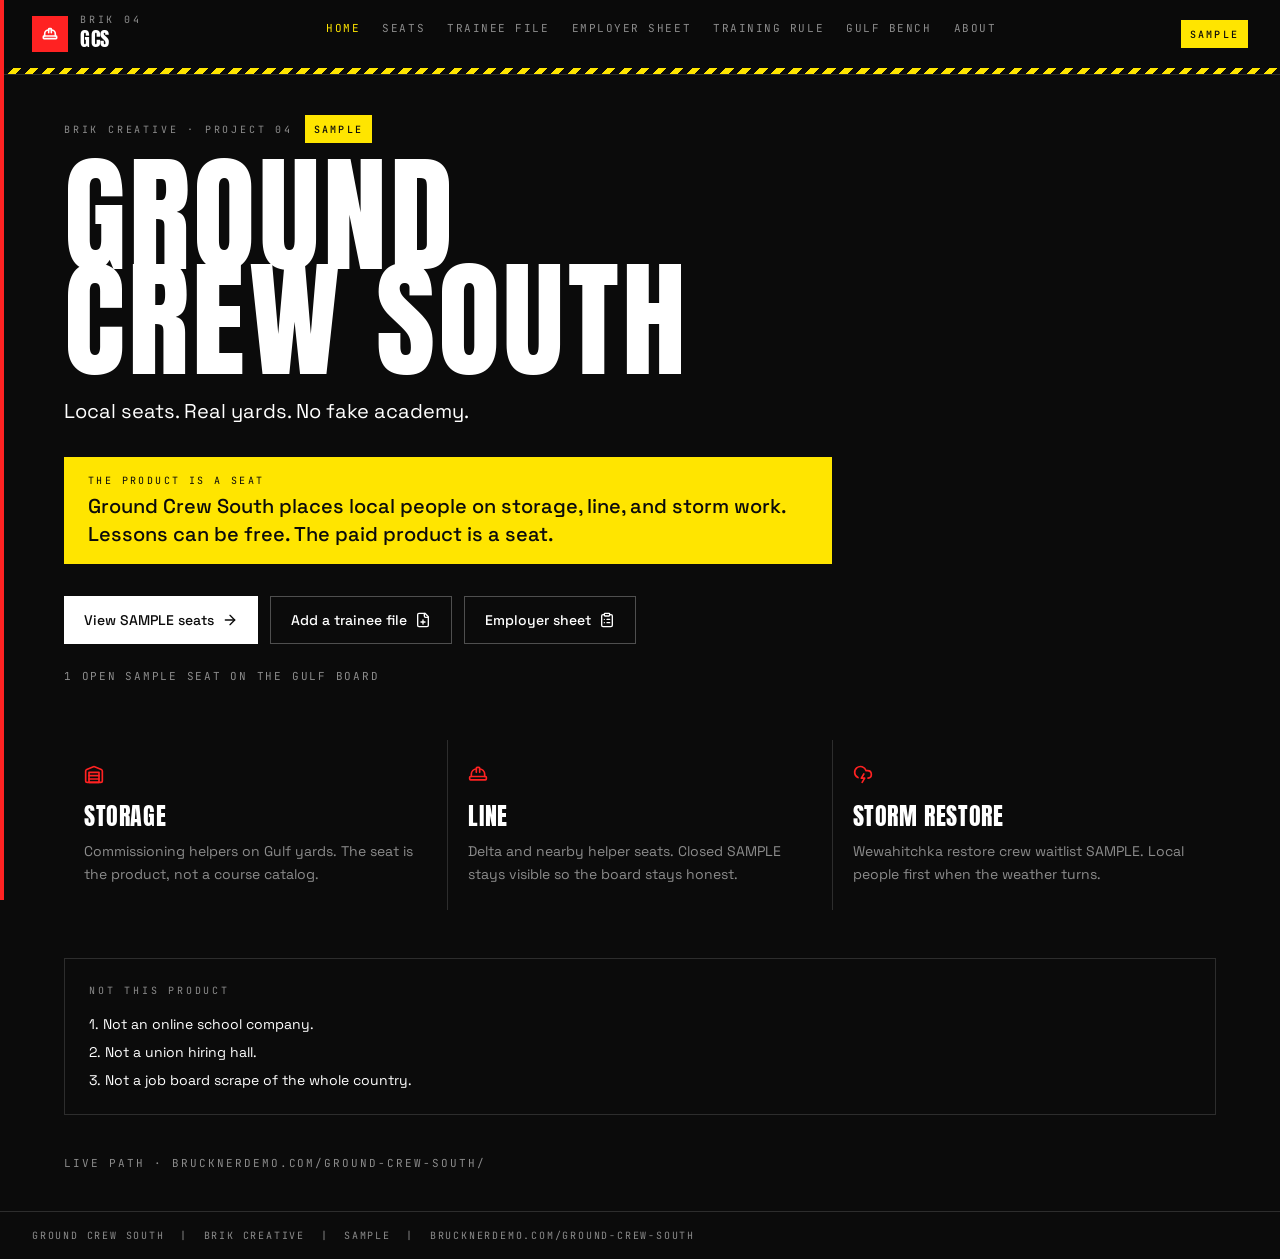
==== ground-crew-south/index.html @ 3f021b41 "Publish Ground Crew South SAMPLE desk at /ground-crew-south/." ====
<!doctype html>
<html lang="en" class="antialiased">
  <head>
    <meta charset="UTF-8" />
    <meta name="viewport" content="width=device-width, initial-scale=1" />
    <title>Ground Crew South</title>
    <meta
      name="description"
      content="Ground Crew South places local people on storage, line, and storm work. Lessons can be free. The paid product is a seat. SAMPLE seed only."
    />
    <meta name="theme-color" content="#0B0B0B" />
    <link rel="icon" type="image/svg+xml" href="/ground-crew-south/favicon.svg" />
    <link rel="preconnect" href="https://fonts.googleapis.com" />
    <link rel="preconnect" href="https://fonts.gstatic.com" crossorigin />
    <link
      rel="stylesheet"
      href="https://fonts.googleapis.com/css2?family=Anton&family=JetBrains+Mono:wght@400;500&family=Space+Grotesk:wght@400;500;600;700&display=swap"
    />
    <script type="module" crossorigin src="/ground-crew-south/assets/index-BQu3R2q6.js"></script>
    <link rel="stylesheet" crossorigin href="/ground-crew-south/assets/index-bK3HpMWd.css">
  </head>
  <body>
    <div id="root"></div>
  </body>
</html>
---- ground-crew-south/assets/index-bK3HpMWd.css ----
/*! tailwindcss v4.3.3 | MIT License | https://tailwindcss.com */
@layer properties{@supports (((-webkit-hyphens:none)) and (not (margin-trim:inline))) or ((-moz-orient:inline) and (not (color:rgb(from red r g b)))){*,:before,:after,::backdrop{--tw-space-y-reverse:0;--tw-border-style:solid;--tw-leading:initial;--tw-font-weight:initial;--tw-tracking:initial;--tw-ordinal:initial;--tw-slashed-zero:initial;--tw-numeric-figure:initial;--tw-numeric-spacing:initial;--tw-numeric-fraction:initial;--tw-backdrop-blur:initial;--tw-backdrop-brightness:initial;--tw-backdrop-contrast:initial;--tw-backdrop-grayscale:initial;--tw-backdrop-hue-rotate:initial;--tw-backdrop-invert:initial;--tw-backdrop-opacity:initial;--tw-backdrop-saturate:initial;--tw-backdrop-sepia:initial;--tw-duration:initial}}}@layer theme{:root,:host{--font-sans:"Space Grotesk", "Segoe UI", system-ui, sans-serif;--font-mono:"JetBrains Mono", ui-monospace, "SFMono-Regular", Menlo, Consolas, monospace;--spacing:.25rem;--container-2xl:42rem;--container-3xl:48rem;--container-6xl:72rem;--text-xs:.75rem;--text-xs--line-height:calc(1 / .75);--text-sm:.875rem;--text-sm--line-height:calc(1.25 / .875);--text-base:1rem;--text-base--line-height:calc(1.5 / 1);--text-lg:1.125rem;--text-lg--line-height:calc(1.75 / 1.125);--text-xl:1.25rem;--text-xl--line-height:calc(1.75 / 1.25);--text-2xl:1.5rem;--text-2xl--line-height:calc(2 / 1.5);--text-3xl:1.875rem;--text-3xl--line-height:calc(2.25 / 1.875);--text-4xl:2.25rem;--text-4xl--line-height:calc(2.5 / 2.25);--text-5xl:3rem;--text-5xl--line-height:1;--text-7xl:4.5rem;--text-7xl--line-height:1;--text-8xl:6rem;--text-8xl--line-height:1;--text-9xl:8rem;--text-9xl--line-height:1;--font-weight-medium:500;--tracking-wide:.025em;--leading-relaxed:1.625;--blur-sm:8px;--default-transition-duration:.15s;--default-transition-timing-function:cubic-bezier(.4, 0, .2, 1);--default-font-family:var(--font-sans);--default-mono-font-family:var(--font-mono);--font-display:"Anton", "Arial Black", "Impact", system-ui, sans-serif;--color-ink:#0b0b0b;--color-ink2:#141414;--color-paper:#fff;--color-signal:#f22;--color-yellow:#ffe500;--color-grey:#8c8c8c;--color-line:#ffffff24;--color-line-strong:#ffffff47}}@layer base{*,:after,:before,::backdrop{box-sizing:border-box;border:0 solid;margin:0;padding:0}::file-selector-button{box-sizing:border-box;border:0 solid;margin:0;padding:0}html,:host{-webkit-text-size-adjust:100%;tab-size:4;line-height:1.5;font-family:var(--default-font-family,-apple-system, BlinkMacSystemFont, "Segoe UI", Roboto, "Helvetica Neue", "Noto Sans", Arial, sans-serif, "Apple Color Emoji", "Segoe UI Emoji", "Segoe UI Symbol", "Noto Color Emoji");font-feature-settings:var(--default-font-feature-settings,normal);font-variation-settings:var(--default-font-variation-settings,normal);-webkit-tap-highlight-color:transparent}hr{height:0;color:inherit;border-top-width:1px}abbr:where([title]){-webkit-text-decoration:underline dotted;text-decoration:underline dotted}h1,h2,h3,h4,h5,h6{font-size:inherit;font-weight:inherit}a{color:inherit;-webkit-text-decoration:inherit;-webkit-text-decoration:inherit;-webkit-text-decoration:inherit;-webkit-text-decoration:inherit;text-decoration:inherit}b,strong{font-weight:bolder}code,kbd,samp,pre{font-family:var(--default-mono-font-family,ui-monospace, SFMono-Regular, Menlo, Monaco, Consolas, "Liberation Mono", "Courier New", monospace);font-feature-settings:var(--default-mono-font-feature-settings,normal);font-variation-settings:var(--default-mono-font-variation-settings,normal);font-size:1em}small{font-size:80%}sub,sup{vertical-align:baseline;font-size:75%;line-height:0;position:relative}sub{bottom:-.25em}sup{top:-.5em}table{text-indent:0;border-color:inherit;border-collapse:collapse}:-moz-focusring:where(:not(iframe)){outline:auto}progress{vertical-align:baseline}summary{display:list-item}ol,ul,menu{list-style:none}img,svg,video,canvas,audio,iframe,embed,object{vertical-align:middle;display:block}img,video{max-width:100%;height:auto}button,input,select,optgroup,textarea{font:inherit;font-feature-settings:inherit;font-variation-settings:inherit;letter-spacing:inherit;color:inherit;opacity:1;background-color:#0000;border-radius:0}::file-selector-button{font:inherit;font-feature-settings:inherit;font-variation-settings:inherit;letter-spacing:inherit;color:inherit;opacity:1;background-color:#0000;border-radius:0}:where(select:is([multiple],[size])) optgroup{font-weight:bolder}:where(select:is([multiple],[size])) optgroup option{padding-inline-start:20px}::file-selector-button{margin-inline-end:4px}::placeholder{opacity:1}@supports (not ((-webkit-appearance:-apple-pay-button))) or (contain-intrinsic-size:1px){::placeholder{color:currentColor}@supports (color:color-mix(in lab, red, red)){::placeholder{color:color-mix(in oklab, currentcolor 50%, transparent)}}}textarea{resize:vertical}::-webkit-search-decoration{-webkit-appearance:none}::-webkit-date-and-time-value{min-height:1lh;text-align:inherit}::-webkit-datetime-edit{display:inline-flex}::-webkit-datetime-edit-fields-wrapper{padding:0}::-webkit-datetime-edit{padding-block:0}::-webkit-datetime-edit-year-field{padding-block:0}::-webkit-datetime-edit-month-field{padding-block:0}::-webkit-datetime-edit-day-field{padding-block:0}::-webkit-datetime-edit-hour-field{padding-block:0}::-webkit-datetime-edit-minute-field{padding-block:0}::-webkit-datetime-edit-second-field{padding-block:0}::-webkit-datetime-edit-millisecond-field{padding-block:0}::-webkit-datetime-edit-meridiem-field{padding-block:0}::-webkit-calendar-picker-indicator{line-height:1}:-moz-ui-invalid{box-shadow:none}button,input:where([type=button],[type=reset],[type=submit]){appearance:button}::file-selector-button{appearance:button}::-webkit-inner-spin-button{height:auto}::-webkit-outer-spin-button{height:auto}[hidden]:where(:not([hidden=until-found])){display:none!important}html{-webkit-font-smoothing:antialiased;-moz-osx-font-smoothing:grayscale;background:var(--color-ink);color:var(--color-paper);--lightningcss-light: ;--lightningcss-dark:initial;color-scheme:dark}body{background:var(--color-ink);min-height:100dvh;color:var(--color-paper);font-family:var(--font-sans)}h1,h2,h3{text-wrap:balance}p{text-wrap:pretty}button:not(:disabled),[role=button]:not(:disabled){cursor:pointer}input,select,textarea{font:inherit;border-radius:0}}@layer components{.desk-root{color:#fff;--lightningcss-light: ;--lightningcss-dark:initial;color-scheme:dark;font-family:var(--font-sans);background:#0b0b0b}.desk-edge{z-index:60;background:#f22;width:4px;height:100%;position:fixed;top:0;left:0}.hazard-tape{background:repeating-linear-gradient(-45deg,#0b0b0b 0 8px,#ffe500 8px 16px);height:10px}.hazard-tape-thin{background:repeating-linear-gradient(-45deg,#0b0b0b 0 6px,#ffe500 6px 12px);height:6px}.side-label{z-index:50;transform-origin:0;font-family:var(--font-mono);letter-spacing:.28em;text-transform:uppercase;color:var(--color-grey);white-space:nowrap;pointer-events:none;font-size:10px;position:fixed;top:50%;left:18px;transform:translateY(-50%)rotate(-90deg)}.sample-watermark{pointer-events:none;font-family:var(--font-display);letter-spacing:.14em;color:#ff222214;-webkit-user-select:none;user-select:none;z-index:0;place-items:center;font-size:clamp(4rem,16vw,9rem);display:grid;position:absolute;inset:18% 0 8%;transform:rotate(-18deg)}.print-sheet{color:#0b0b0b;--lightningcss-light:initial;--lightningcss-dark: ;color-scheme:light;background:#fff;position:relative}.print-sheet input,.print-sheet select,.print-sheet textarea{color:#0b0b0b;--lightningcss-light:initial;--lightningcss-dark: ;color-scheme:light;background:#fff;border-color:#c8c8c8}}@layer utilities{.visible{visibility:visible}.sr-only{clip-path:inset(50%);white-space:nowrap;border-width:0;width:1px;height:1px;margin:-1px;padding:0;position:absolute;overflow:hidden}.fixed{position:fixed}.relative{position:relative}.static{position:static}.sticky{position:sticky}.inset-0{inset:0}.top-0{top:0}.z-10{z-index:10}.z-40{z-index:40}.z-50{z-index:50}.mx-auto{margin-inline:auto}.mt-1{margin-top:var(--spacing)}.mt-2{margin-top:calc(var(--spacing) * 2)}.mt-3{margin-top:calc(var(--spacing) * 3)}.mt-4{margin-top:calc(var(--spacing) * 4)}.mt-5{margin-top:calc(var(--spacing) * 5)}.mt-6{margin-top:calc(var(--spacing) * 6)}.mt-8{margin-top:calc(var(--spacing) * 8)}.mt-10{margin-top:calc(var(--spacing) * 10)}.mt-12{margin-top:calc(var(--spacing) * 12)}.mt-14{margin-top:calc(var(--spacing) * 14)}.mt-auto{margin-top:auto}.block{display:block}.contents{display:contents}.flex{display:flex}.grid{display:grid}.hidden{display:none}.inline-flex{display:inline-flex}.size-4{width:calc(var(--spacing) * 4);height:calc(var(--spacing) * 4)}.size-5{width:calc(var(--spacing) * 5);height:calc(var(--spacing) * 5)}.size-8{width:calc(var(--spacing) * 8);height:calc(var(--spacing) * 8)}.size-9{width:calc(var(--spacing) * 9);height:calc(var(--spacing) * 9)}.size-11{width:calc(var(--spacing) * 11);height:calc(var(--spacing) * 11)}.min-h-7{min-height:calc(var(--spacing) * 7)}.min-h-11{min-height:calc(var(--spacing) * 11)}.min-h-12{min-height:calc(var(--spacing) * 12)}.min-h-14{min-height:calc(var(--spacing) * 14)}.min-h-28{min-height:calc(var(--spacing) * 28)}.min-h-dvh{min-height:100dvh}.w-full{width:100%}.max-w-2xl{max-width:var(--container-2xl)}.max-w-3xl{max-width:var(--container-3xl)}.max-w-6xl{max-width:var(--container-6xl)}.flex-1{flex:1}.grid-cols-1{grid-template-columns:repeat(1,minmax(0,1fr))}.grid-cols-\[auto_1fr\]{grid-template-columns:auto 1fr}.flex-col{flex-direction:column}.flex-wrap{flex-wrap:wrap}.place-items-center{place-items:center}.items-center{align-items:center}.items-start{align-items:flex-start}.justify-between{justify-content:space-between}.justify-center{justify-content:center}.gap-0\.5{gap:calc(var(--spacing) * .5)}.gap-1{gap:var(--spacing)}.gap-2{gap:calc(var(--spacing) * 2)}.gap-3{gap:calc(var(--spacing) * 3)}.gap-4{gap:calc(var(--spacing) * 4)}.gap-5{gap:calc(var(--spacing) * 5)}.gap-6{gap:calc(var(--spacing) * 6)}.gap-px{gap:1px}:where(.space-y-1>:not(:last-child)){--tw-space-y-reverse:0;margin-block-start:calc(var(--spacing) * var(--tw-space-y-reverse));margin-block-end:calc(var(--spacing) * calc(1 - var(--tw-space-y-reverse)))}:where(.space-y-2>:not(:last-child)){--tw-space-y-reverse:0;margin-block-start:calc(calc(var(--spacing) * 2) * var(--tw-space-y-reverse));margin-block-end:calc(calc(var(--spacing) * 2) * calc(1 - var(--tw-space-y-reverse)))}.overflow-y-auto{overflow-y:auto}.border{border-style:var(--tw-border-style);border-width:1px}.border-t{border-top-style:var(--tw-border-style);border-top-width:1px}.border-b{border-bottom-style:var(--tw-border-style);border-bottom-width:1px}.border-b-4{border-bottom-style:var(--tw-border-style);border-bottom-width:4px}.border-l-4{border-left-style:var(--tw-border-style);border-left-width:4px}.border-grey{border-color:var(--color-grey)}.border-line{border-color:var(--color-line)}.border-line-strong{border-color:var(--color-line-strong)}.border-paper{border-color:var(--color-paper)}.border-signal{border-color:var(--color-signal)}.border-yellow{border-color:var(--color-yellow)}.bg-ink{background-color:var(--color-ink)}.bg-ink\/95{background-color:#0b0b0bf2}@supports (color:color-mix(in lab, red, red)){.bg-ink\/95{background-color:color-mix(in oklab, var(--color-ink) 95%, transparent)}}.bg-ink2{background-color:var(--color-ink2)}.bg-line{background-color:var(--color-line)}.bg-paper{background-color:var(--color-paper)}.bg-signal{background-color:var(--color-signal)}.bg-yellow{background-color:var(--color-yellow)}.p-4{padding:calc(var(--spacing) * 4)}.p-5{padding:calc(var(--spacing) * 5)}.p-6{padding:calc(var(--spacing) * 6)}.px-0{padding-inline:0}.px-2{padding-inline:calc(var(--spacing) * 2)}.px-2\.5{padding-inline:calc(var(--spacing) * 2.5)}.px-3{padding-inline:calc(var(--spacing) * 3)}.px-4{padding-inline:calc(var(--spacing) * 4)}.px-5{padding-inline:calc(var(--spacing) * 5)}.px-6{padding-inline:calc(var(--spacing) * 6)}.py-0{padding-block:0}.py-2{padding-block:calc(var(--spacing) * 2)}.py-3{padding-block:calc(var(--spacing) * 3)}.py-4{padding-block:calc(var(--spacing) * 4)}.py-6{padding-block:calc(var(--spacing) * 6)}.py-8{padding-block:calc(var(--spacing) * 8)}.pt-1{padding-top:var(--spacing)}.pt-4{padding-top:calc(var(--spacing) * 4)}.pt-24{padding-top:calc(var(--spacing) * 24)}.pb-4{padding-bottom:calc(var(--spacing) * 4)}.pb-10{padding-bottom:calc(var(--spacing) * 10)}.pl-6{padding-left:calc(var(--spacing) * 6)}.font-display{font-family:var(--font-display)}.font-mono{font-family:var(--font-mono)}.text-2xl{font-size:var(--text-2xl);line-height:var(--tw-leading,var(--text-2xl--line-height))}.text-3xl{font-size:var(--text-3xl);line-height:var(--tw-leading,var(--text-3xl--line-height))}.text-4xl{font-size:var(--text-4xl);line-height:var(--tw-leading,var(--text-4xl--line-height))}.text-5xl{font-size:var(--text-5xl);line-height:var(--tw-leading,var(--text-5xl--line-height))}.text-base{font-size:var(--text-base);line-height:var(--tw-leading,var(--text-base--line-height))}.text-lg{font-size:var(--text-lg);line-height:var(--tw-leading,var(--text-lg--line-height))}.text-sm{font-size:var(--text-sm);line-height:var(--tw-leading,var(--text-sm--line-height))}.text-xs{font-size:var(--text-xs);line-height:var(--tw-leading,var(--text-xs--line-height))}.text-\[10px\]{font-size:10px}.text-\[11px\]{font-size:11px}.text-\[15vw\]{font-size:15vw}.leading-\[0\.82\]{--tw-leading:.82;line-height:.82}.leading-none{--tw-leading:1;line-height:1}.leading-relaxed{--tw-leading:var(--leading-relaxed);line-height:var(--leading-relaxed)}.font-medium{--tw-font-weight:var(--font-weight-medium);font-weight:var(--font-weight-medium)}.tracking-\[0\.2em\]{--tw-tracking:.2em;letter-spacing:.2em}.tracking-\[0\.08em\]{--tw-tracking:.08em;letter-spacing:.08em}.tracking-\[0\.14em\]{--tw-tracking:.14em;letter-spacing:.14em}.tracking-\[0\.16em\]{--tw-tracking:.16em;letter-spacing:.16em}.tracking-\[0\.18em\]{--tw-tracking:.18em;letter-spacing:.18em}.tracking-\[0\.22em\]{--tw-tracking:.22em;letter-spacing:.22em}.tracking-\[0\.24em\]{--tw-tracking:.24em;letter-spacing:.24em}.tracking-\[0\.28em\]{--tw-tracking:.28em;letter-spacing:.28em}.tracking-wide{--tw-tracking:var(--tracking-wide);letter-spacing:var(--tracking-wide)}.text-balance{text-wrap:balance}.text-grey{color:var(--color-grey)}.text-ink{color:var(--color-ink)}.text-paper{color:var(--color-paper)}.text-signal{color:var(--color-signal)}.text-yellow{color:var(--color-yellow)}.uppercase{text-transform:uppercase}.tabular-nums{--tw-numeric-spacing:tabular-nums;font-variant-numeric:var(--tw-ordinal,) var(--tw-slashed-zero,) var(--tw-numeric-figure,) var(--tw-numeric-spacing,) var(--tw-numeric-fraction,)}.underline-offset-4{text-underline-offset:4px}.antialiased{-webkit-font-smoothing:antialiased;-moz-osx-font-smoothing:grayscale}.backdrop-blur-sm{--tw-backdrop-blur:blur(var(--blur-sm));-webkit-backdrop-filter:var(--tw-backdrop-blur,) var(--tw-backdrop-brightness,) var(--tw-backdrop-contrast,) var(--tw-backdrop-grayscale,) var(--tw-backdrop-hue-rotate,) var(--tw-backdrop-invert,) var(--tw-backdrop-opacity,) var(--tw-backdrop-saturate,) var(--tw-backdrop-sepia,);backdrop-filter:var(--tw-backdrop-blur,) var(--tw-backdrop-brightness,) var(--tw-backdrop-contrast,) var(--tw-backdrop-grayscale,) var(--tw-backdrop-hue-rotate,) var(--tw-backdrop-invert,) var(--tw-backdrop-opacity,) var(--tw-backdrop-saturate,) var(--tw-backdrop-sepia,)}.transition-colors{transition-property:color,background-color,border-color,outline-color,text-decoration-color,fill,stroke,--tw-gradient-from,--tw-gradient-via,--tw-gradient-to;transition-timing-function:var(--tw-ease,var(--default-transition-timing-function));transition-duration:var(--tw-duration,var(--default-transition-duration))}.transition-transform{transition-property:transform,translate,scale,rotate;transition-timing-function:var(--tw-ease,var(--default-transition-timing-function));transition-duration:var(--tw-duration,var(--default-transition-duration))}.duration-150{--tw-duration:.15s;transition-duration:.15s}.outline-none{--tw-outline-style:none;outline-style:none}.first\:border-t-0:first-child{border-top-style:var(--tw-border-style);border-top-width:0}@media (hover:hover){.hover\:text-paper:hover{color:var(--color-paper)}.hover\:underline:hover{text-decoration-line:underline}}.focus\:not-sr-only:focus{clip-path:none;white-space:normal;width:auto;height:auto;margin:0;padding:0;position:static;overflow:visible}.focus\:absolute:focus{position:absolute}.focus\:top-3:focus{top:calc(var(--spacing) * 3)}.focus\:left-6:focus{left:calc(var(--spacing) * 6)}.focus\:z-\[70\]:focus{z-index:70}.focus\:border-yellow:focus{border-color:var(--color-yellow)}.focus\:bg-yellow:focus{background-color:var(--color-yellow)}.focus\:px-3:focus{padding-inline:calc(var(--spacing) * 3)}.focus\:py-2:focus{padding-block:calc(var(--spacing) * 2)}.focus\:text-ink:focus{color:var(--color-ink)}.active\:scale-\[0\.96\]:active{scale:.96}.disabled\:opacity-40:disabled{opacity:.4}@media (width>=40rem){.sm\:grid-cols-2{grid-template-columns:repeat(2,minmax(0,1fr))}.sm\:grid-cols-3{grid-template-columns:repeat(3,minmax(0,1fr))}.sm\:flex-row{flex-direction:row}.sm\:flex-wrap{flex-wrap:wrap}.sm\:p-6{padding:calc(var(--spacing) * 6)}.sm\:p-10{padding:calc(var(--spacing) * 10)}.sm\:px-0{padding-inline:0}.sm\:px-8{padding-inline:calc(var(--spacing) * 8)}.sm\:py-10{padding-block:calc(var(--spacing) * 10)}.sm\:text-7xl{font-size:var(--text-7xl);line-height:var(--tw-leading,var(--text-7xl--line-height))}.sm\:text-8xl{font-size:var(--text-8xl);line-height:var(--tw-leading,var(--text-8xl--line-height))}.sm\:text-xl{font-size:var(--text-xl);line-height:var(--tw-leading,var(--text-xl--line-height))}}@media (width>=48rem){.md\:text-9xl{font-size:var(--text-9xl);line-height:var(--tw-leading,var(--text-9xl--line-height))}}@media (width>=64rem){.lg\:flex{display:flex}.lg\:hidden{display:none}.lg\:grid-cols-3{grid-template-columns:repeat(3,minmax(0,1fr))}.lg\:grid-cols-\[1fr_auto_1fr\]{grid-template-columns:1fr auto 1fr}.lg\:items-stretch{align-items:stretch}.lg\:border-0{border-style:var(--tw-border-style);border-width:0}.lg\:bg-transparent{background-color:#0000}.lg\:p-0{padding:0}}@media (width>=96rem){.\32 xl\:block{display:block}}}@media (prefers-reduced-motion:reduce){*,:before,:after{transition-duration:.01ms!important;animation-duration:.01ms!important;animation-iteration-count:1!important}}@media print{@page{size:letter;margin:.5in}.no-print{display:none!important}html,body,.desk-root{color:#000!important;background:#fff!important}.desk-edge,.side-label{display:none!important}.print-sheet{box-shadow:none!important;color:#000!important;background:#fff!important;border:0!important;max-width:none!important;margin:0!important;padding:0!important}a{color:inherit!important;text-decoration:none!important}}@property --tw-space-y-reverse{syntax:"*";inherits:false;initial-value:0}@property --tw-border-style{syntax:"*";inherits:false;initial-value:solid}@property --tw-leading{syntax:"*";inherits:false}@property --tw-font-weight{syntax:"*";inherits:false}@property --tw-tracking{syntax:"*";inherits:false}@property --tw-ordinal{syntax:"*";inherits:false}@property --tw-slashed-zero{syntax:"*";inherits:false}@property --tw-numeric-figure{syntax:"*";inherits:false}@property --tw-numeric-spacing{syntax:"*";inherits:false}@property --tw-numeric-fraction{syntax:"*";inherits:false}@property --tw-backdrop-blur{syntax:"*";inherits:false}@property --tw-backdrop-brightness{syntax:"*";inherits:false}@property --tw-backdrop-contrast{syntax:"*";inherits:false}@property --tw-backdrop-grayscale{syntax:"*";inherits:false}@property --tw-backdrop-hue-rotate{syntax:"*";inherits:false}@property --tw-backdrop-invert{syntax:"*";inherits:false}@property --tw-backdrop-opacity{syntax:"*";inherits:false}@property --tw-backdrop-saturate{syntax:"*";inherits:false}@property --tw-backdrop-sepia{syntax:"*";inherits:false}@property --tw-duration{syntax:"*";inherits:false}
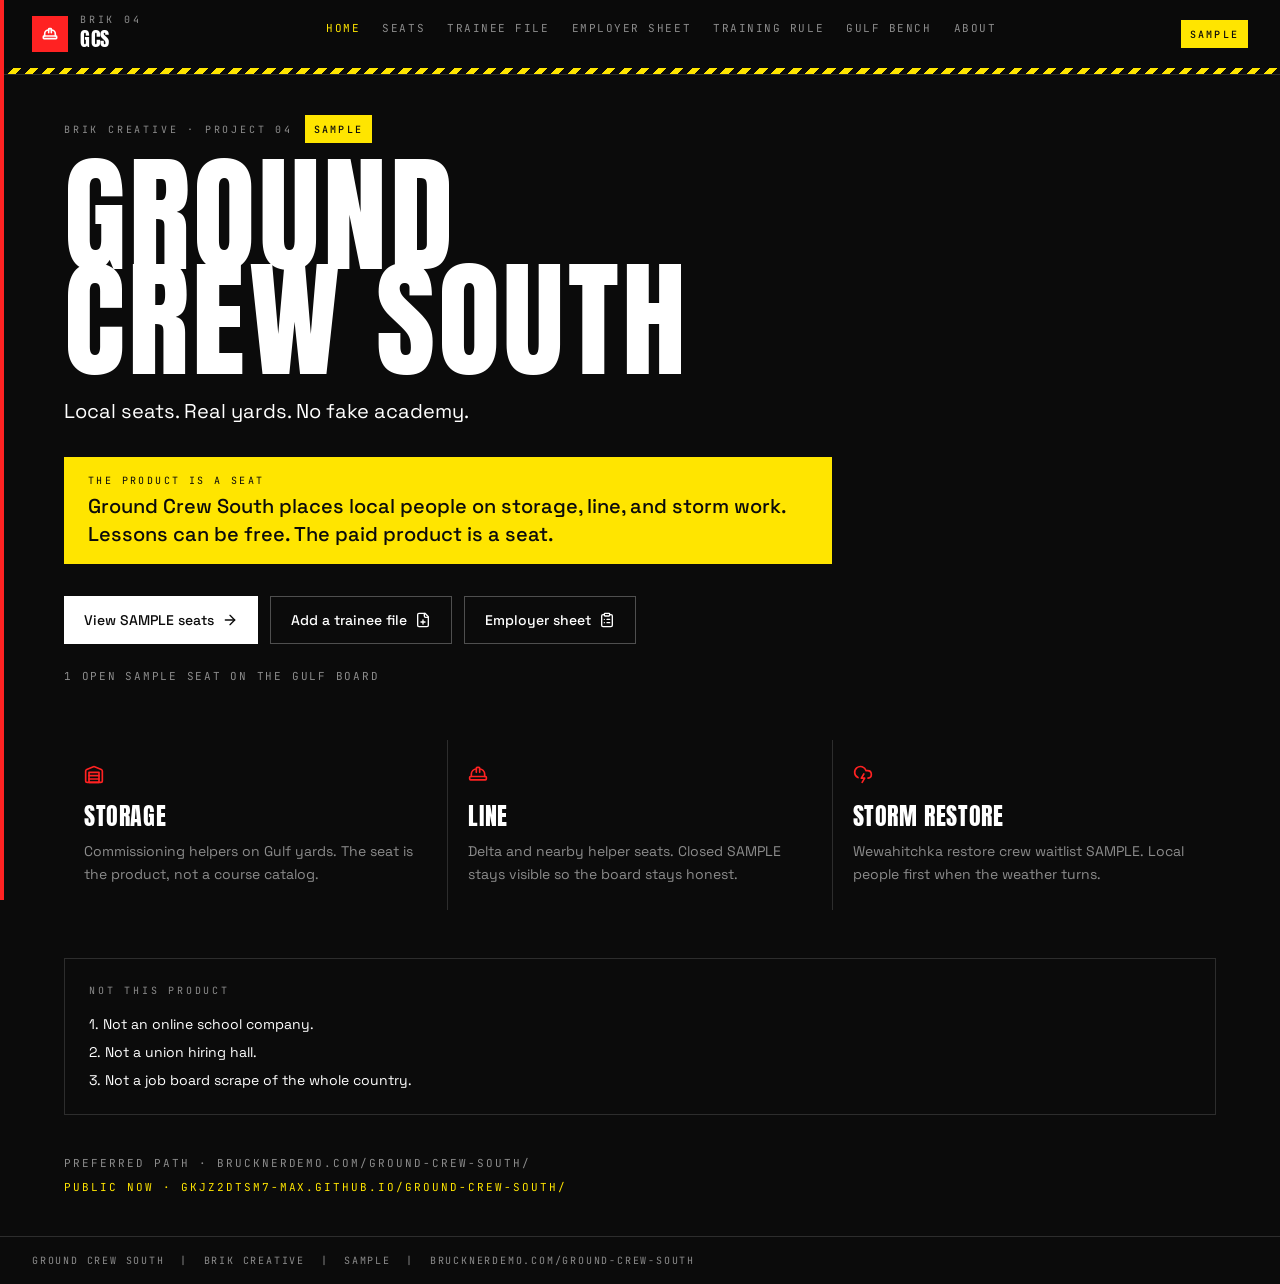
==== commit 65af0223: "Show public production URL on Home and About." ====
--- a/ground-crew-south/index.html
+++ b/ground-crew-south/index.html
@@ -16,8 +16,8 @@
       rel="stylesheet"
       href="https://fonts.googleapis.com/css2?family=Anton&family=JetBrains+Mono:wght@400;500&family=Space+Grotesk:wght@400;500;600;700&display=swap"
     />
-    <script type="module" crossorigin src="/ground-crew-south/assets/index-BQu3R2q6.js"></script>
-    <link rel="stylesheet" crossorigin href="/ground-crew-south/assets/index-bK3HpMWd.css">
+    <script type="module" crossorigin src="/ground-crew-south/assets/index-CuniSKpA.js"></script>
+    <link rel="stylesheet" crossorigin href="/ground-crew-south/assets/index-DmIYUw7o.css">
   </head>
   <body>
     <div id="root"></div>
--- a/ground-crew-south/assets/index-DmIYUw7o.css
+++ b/ground-crew-south/assets/index-DmIYUw7o.css
@@ -0,0 +1,2 @@
+/*! tailwindcss v4.3.3 | MIT License | https://tailwindcss.com */
+@layer properties{@supports (((-webkit-hyphens:none)) and (not (margin-trim:inline))) or ((-moz-orient:inline) and (not (color:rgb(from red r g b)))){*,:before,:after,::backdrop{--tw-space-y-reverse:0;--tw-border-style:solid;--tw-leading:initial;--tw-font-weight:initial;--tw-tracking:initial;--tw-ordinal:initial;--tw-slashed-zero:initial;--tw-numeric-figure:initial;--tw-numeric-spacing:initial;--tw-numeric-fraction:initial;--tw-backdrop-blur:initial;--tw-backdrop-brightness:initial;--tw-backdrop-contrast:initial;--tw-backdrop-grayscale:initial;--tw-backdrop-hue-rotate:initial;--tw-backdrop-invert:initial;--tw-backdrop-opacity:initial;--tw-backdrop-saturate:initial;--tw-backdrop-sepia:initial;--tw-duration:initial}}}@layer theme{:root,:host{--font-sans:"Space Grotesk", "Segoe UI", system-ui, sans-serif;--font-mono:"JetBrains Mono", ui-monospace, "SFMono-Regular", Menlo, Consolas, monospace;--spacing:.25rem;--container-2xl:42rem;--container-3xl:48rem;--container-6xl:72rem;--text-xs:.75rem;--text-xs--line-height:calc(1 / .75);--text-sm:.875rem;--text-sm--line-height:calc(1.25 / .875);--text-base:1rem;--text-base--line-height:calc(1.5 / 1);--text-lg:1.125rem;--text-lg--line-height:calc(1.75 / 1.125);--text-xl:1.25rem;--text-xl--line-height:calc(1.75 / 1.25);--text-2xl:1.5rem;--text-2xl--line-height:calc(2 / 1.5);--text-3xl:1.875rem;--text-3xl--line-height:calc(2.25 / 1.875);--text-4xl:2.25rem;--text-4xl--line-height:calc(2.5 / 2.25);--text-5xl:3rem;--text-5xl--line-height:1;--text-7xl:4.5rem;--text-7xl--line-height:1;--text-8xl:6rem;--text-8xl--line-height:1;--text-9xl:8rem;--text-9xl--line-height:1;--font-weight-medium:500;--tracking-wide:.025em;--leading-relaxed:1.625;--blur-sm:8px;--default-transition-duration:.15s;--default-transition-timing-function:cubic-bezier(.4, 0, .2, 1);--default-font-family:var(--font-sans);--default-mono-font-family:var(--font-mono);--font-display:"Anton", "Arial Black", "Impact", system-ui, sans-serif;--color-ink:#0b0b0b;--color-ink2:#141414;--color-paper:#fff;--color-signal:#f22;--color-yellow:#ffe500;--color-grey:#8c8c8c;--color-line:#ffffff24;--color-line-strong:#ffffff47}}@layer base{*,:after,:before,::backdrop{box-sizing:border-box;border:0 solid;margin:0;padding:0}::file-selector-button{box-sizing:border-box;border:0 solid;margin:0;padding:0}html,:host{-webkit-text-size-adjust:100%;tab-size:4;line-height:1.5;font-family:var(--default-font-family,-apple-system, BlinkMacSystemFont, "Segoe UI", Roboto, "Helvetica Neue", "Noto Sans", Arial, sans-serif, "Apple Color Emoji", "Segoe UI Emoji", "Segoe UI Symbol", "Noto Color Emoji");font-feature-settings:var(--default-font-feature-settings,normal);font-variation-settings:var(--default-font-variation-settings,normal);-webkit-tap-highlight-color:transparent}hr{height:0;color:inherit;border-top-width:1px}abbr:where([title]){-webkit-text-decoration:underline dotted;text-decoration:underline dotted}h1,h2,h3,h4,h5,h6{font-size:inherit;font-weight:inherit}a{color:inherit;-webkit-text-decoration:inherit;-webkit-text-decoration:inherit;-webkit-text-decoration:inherit;-webkit-text-decoration:inherit;text-decoration:inherit}b,strong{font-weight:bolder}code,kbd,samp,pre{font-family:var(--default-mono-font-family,ui-monospace, SFMono-Regular, Menlo, Monaco, Consolas, "Liberation Mono", "Courier New", monospace);font-feature-settings:var(--default-mono-font-feature-settings,normal);font-variation-settings:var(--default-mono-font-variation-settings,normal);font-size:1em}small{font-size:80%}sub,sup{vertical-align:baseline;font-size:75%;line-height:0;position:relative}sub{bottom:-.25em}sup{top:-.5em}table{text-indent:0;border-color:inherit;border-collapse:collapse}:-moz-focusring:where(:not(iframe)){outline:auto}progress{vertical-align:baseline}summary{display:list-item}ol,ul,menu{list-style:none}img,svg,video,canvas,audio,iframe,embed,object{vertical-align:middle;display:block}img,video{max-width:100%;height:auto}button,input,select,optgroup,textarea{font:inherit;font-feature-settings:inherit;font-variation-settings:inherit;letter-spacing:inherit;color:inherit;opacity:1;background-color:#0000;border-radius:0}::file-selector-button{font:inherit;font-feature-settings:inherit;font-variation-settings:inherit;letter-spacing:inherit;color:inherit;opacity:1;background-color:#0000;border-radius:0}:where(select:is([multiple],[size])) optgroup{font-weight:bolder}:where(select:is([multiple],[size])) optgroup option{padding-inline-start:20px}::file-selector-button{margin-inline-end:4px}::placeholder{opacity:1}@supports (not ((-webkit-appearance:-apple-pay-button))) or (contain-intrinsic-size:1px){::placeholder{color:currentColor}@supports (color:color-mix(in lab, red, red)){::placeholder{color:color-mix(in oklab, currentcolor 50%, transparent)}}}textarea{resize:vertical}::-webkit-search-decoration{-webkit-appearance:none}::-webkit-date-and-time-value{min-height:1lh;text-align:inherit}::-webkit-datetime-edit{display:inline-flex}::-webkit-datetime-edit-fields-wrapper{padding:0}::-webkit-datetime-edit{padding-block:0}::-webkit-datetime-edit-year-field{padding-block:0}::-webkit-datetime-edit-month-field{padding-block:0}::-webkit-datetime-edit-day-field{padding-block:0}::-webkit-datetime-edit-hour-field{padding-block:0}::-webkit-datetime-edit-minute-field{padding-block:0}::-webkit-datetime-edit-second-field{padding-block:0}::-webkit-datetime-edit-millisecond-field{padding-block:0}::-webkit-datetime-edit-meridiem-field{padding-block:0}::-webkit-calendar-picker-indicator{line-height:1}:-moz-ui-invalid{box-shadow:none}button,input:where([type=button],[type=reset],[type=submit]){appearance:button}::file-selector-button{appearance:button}::-webkit-inner-spin-button{height:auto}::-webkit-outer-spin-button{height:auto}[hidden]:where(:not([hidden=until-found])){display:none!important}html{-webkit-font-smoothing:antialiased;-moz-osx-font-smoothing:grayscale;background:var(--color-ink);color:var(--color-paper);--lightningcss-light: ;--lightningcss-dark:initial;color-scheme:dark}body{background:var(--color-ink);min-height:100dvh;color:var(--color-paper);font-family:var(--font-sans)}h1,h2,h3{text-wrap:balance}p{text-wrap:pretty}button:not(:disabled),[role=button]:not(:disabled){cursor:pointer}input,select,textarea{font:inherit;border-radius:0}}@layer components{.desk-root{color:#fff;--lightningcss-light: ;--lightningcss-dark:initial;color-scheme:dark;font-family:var(--font-sans);background:#0b0b0b}.desk-edge{z-index:60;background:#f22;width:4px;height:100%;position:fixed;top:0;left:0}.hazard-tape{background:repeating-linear-gradient(-45deg,#0b0b0b 0 8px,#ffe500 8px 16px);height:10px}.hazard-tape-thin{background:repeating-linear-gradient(-45deg,#0b0b0b 0 6px,#ffe500 6px 12px);height:6px}.side-label{z-index:50;transform-origin:0;font-family:var(--font-mono);letter-spacing:.28em;text-transform:uppercase;color:var(--color-grey);white-space:nowrap;pointer-events:none;font-size:10px;position:fixed;top:50%;left:18px;transform:translateY(-50%)rotate(-90deg)}.sample-watermark{pointer-events:none;font-family:var(--font-display);letter-spacing:.14em;color:#ff222214;-webkit-user-select:none;user-select:none;z-index:0;place-items:center;font-size:clamp(4rem,16vw,9rem);display:grid;position:absolute;inset:18% 0 8%;transform:rotate(-18deg)}.print-sheet{color:#0b0b0b;--lightningcss-light:initial;--lightningcss-dark: ;color-scheme:light;background:#fff;position:relative}.print-sheet input,.print-sheet select,.print-sheet textarea{color:#0b0b0b;--lightningcss-light:initial;--lightningcss-dark: ;color-scheme:light;background:#fff;border-color:#c8c8c8}}@layer utilities{.visible{visibility:visible}.sr-only{clip-path:inset(50%);white-space:nowrap;border-width:0;width:1px;height:1px;margin:-1px;padding:0;position:absolute;overflow:hidden}.fixed{position:fixed}.relative{position:relative}.static{position:static}.sticky{position:sticky}.inset-0{inset:0}.top-0{top:0}.z-10{z-index:10}.z-40{z-index:40}.z-50{z-index:50}.mx-auto{margin-inline:auto}.mt-1{margin-top:var(--spacing)}.mt-2{margin-top:calc(var(--spacing) * 2)}.mt-3{margin-top:calc(var(--spacing) * 3)}.mt-4{margin-top:calc(var(--spacing) * 4)}.mt-5{margin-top:calc(var(--spacing) * 5)}.mt-6{margin-top:calc(var(--spacing) * 6)}.mt-8{margin-top:calc(var(--spacing) * 8)}.mt-10{margin-top:calc(var(--spacing) * 10)}.mt-12{margin-top:calc(var(--spacing) * 12)}.mt-14{margin-top:calc(var(--spacing) * 14)}.mt-auto{margin-top:auto}.block{display:block}.contents{display:contents}.flex{display:flex}.grid{display:grid}.hidden{display:none}.inline-flex{display:inline-flex}.size-4{width:calc(var(--spacing) * 4);height:calc(var(--spacing) * 4)}.size-5{width:calc(var(--spacing) * 5);height:calc(var(--spacing) * 5)}.size-8{width:calc(var(--spacing) * 8);height:calc(var(--spacing) * 8)}.size-9{width:calc(var(--spacing) * 9);height:calc(var(--spacing) * 9)}.size-11{width:calc(var(--spacing) * 11);height:calc(var(--spacing) * 11)}.min-h-7{min-height:calc(var(--spacing) * 7)}.min-h-11{min-height:calc(var(--spacing) * 11)}.min-h-12{min-height:calc(var(--spacing) * 12)}.min-h-14{min-height:calc(var(--spacing) * 14)}.min-h-28{min-height:calc(var(--spacing) * 28)}.min-h-dvh{min-height:100dvh}.w-full{width:100%}.max-w-2xl{max-width:var(--container-2xl)}.max-w-3xl{max-width:var(--container-3xl)}.max-w-6xl{max-width:var(--container-6xl)}.flex-1{flex:1}.grid-cols-1{grid-template-columns:repeat(1,minmax(0,1fr))}.grid-cols-\[auto_1fr\]{grid-template-columns:auto 1fr}.flex-col{flex-direction:column}.flex-wrap{flex-wrap:wrap}.place-items-center{place-items:center}.items-center{align-items:center}.items-start{align-items:flex-start}.justify-between{justify-content:space-between}.justify-center{justify-content:center}.gap-0\.5{gap:calc(var(--spacing) * .5)}.gap-1{gap:var(--spacing)}.gap-2{gap:calc(var(--spacing) * 2)}.gap-3{gap:calc(var(--spacing) * 3)}.gap-4{gap:calc(var(--spacing) * 4)}.gap-5{gap:calc(var(--spacing) * 5)}.gap-6{gap:calc(var(--spacing) * 6)}.gap-px{gap:1px}:where(.space-y-1>:not(:last-child)){--tw-space-y-reverse:0;margin-block-start:calc(var(--spacing) * var(--tw-space-y-reverse));margin-block-end:calc(var(--spacing) * calc(1 - var(--tw-space-y-reverse)))}:where(.space-y-2>:not(:last-child)){--tw-space-y-reverse:0;margin-block-start:calc(calc(var(--spacing) * 2) * var(--tw-space-y-reverse));margin-block-end:calc(calc(var(--spacing) * 2) * calc(1 - var(--tw-space-y-reverse)))}.overflow-y-auto{overflow-y:auto}.border{border-style:var(--tw-border-style);border-width:1px}.border-t{border-top-style:var(--tw-border-style);border-top-width:1px}.border-b{border-bottom-style:var(--tw-border-style);border-bottom-width:1px}.border-b-4{border-bottom-style:var(--tw-border-style);border-bottom-width:4px}.border-l-4{border-left-style:var(--tw-border-style);border-left-width:4px}.border-grey{border-color:var(--color-grey)}.border-line{border-color:var(--color-line)}.border-line-strong{border-color:var(--color-line-strong)}.border-paper{border-color:var(--color-paper)}.border-signal{border-color:var(--color-signal)}.border-yellow{border-color:var(--color-yellow)}.bg-ink{background-color:var(--color-ink)}.bg-ink\/95{background-color:#0b0b0bf2}@supports (color:color-mix(in lab, red, red)){.bg-ink\/95{background-color:color-mix(in oklab, var(--color-ink) 95%, transparent)}}.bg-ink2{background-color:var(--color-ink2)}.bg-line{background-color:var(--color-line)}.bg-paper{background-color:var(--color-paper)}.bg-signal{background-color:var(--color-signal)}.bg-yellow{background-color:var(--color-yellow)}.p-4{padding:calc(var(--spacing) * 4)}.p-5{padding:calc(var(--spacing) * 5)}.p-6{padding:calc(var(--spacing) * 6)}.px-0{padding-inline:0}.px-2{padding-inline:calc(var(--spacing) * 2)}.px-2\.5{padding-inline:calc(var(--spacing) * 2.5)}.px-3{padding-inline:calc(var(--spacing) * 3)}.px-4{padding-inline:calc(var(--spacing) * 4)}.px-5{padding-inline:calc(var(--spacing) * 5)}.px-6{padding-inline:calc(var(--spacing) * 6)}.py-0{padding-block:0}.py-2{padding-block:calc(var(--spacing) * 2)}.py-3{padding-block:calc(var(--spacing) * 3)}.py-4{padding-block:calc(var(--spacing) * 4)}.py-6{padding-block:calc(var(--spacing) * 6)}.py-8{padding-block:calc(var(--spacing) * 8)}.pt-1{padding-top:var(--spacing)}.pt-4{padding-top:calc(var(--spacing) * 4)}.pt-24{padding-top:calc(var(--spacing) * 24)}.pb-4{padding-bottom:calc(var(--spacing) * 4)}.pb-10{padding-bottom:calc(var(--spacing) * 10)}.pl-6{padding-left:calc(var(--spacing) * 6)}.font-display{font-family:var(--font-display)}.font-mono{font-family:var(--font-mono)}.text-2xl{font-size:var(--text-2xl);line-height:var(--tw-leading,var(--text-2xl--line-height))}.text-3xl{font-size:var(--text-3xl);line-height:var(--tw-leading,var(--text-3xl--line-height))}.text-4xl{font-size:var(--text-4xl);line-height:var(--tw-leading,var(--text-4xl--line-height))}.text-5xl{font-size:var(--text-5xl);line-height:var(--tw-leading,var(--text-5xl--line-height))}.text-base{font-size:var(--text-base);line-height:var(--tw-leading,var(--text-base--line-height))}.text-lg{font-size:var(--text-lg);line-height:var(--tw-leading,var(--text-lg--line-height))}.text-sm{font-size:var(--text-sm);line-height:var(--tw-leading,var(--text-sm--line-height))}.text-xl{font-size:var(--text-xl);line-height:var(--tw-leading,var(--text-xl--line-height))}.text-xs{font-size:var(--text-xs);line-height:var(--tw-leading,var(--text-xs--line-height))}.text-\[10px\]{font-size:10px}.text-\[11px\]{font-size:11px}.text-\[15vw\]{font-size:15vw}.leading-\[0\.82\]{--tw-leading:.82;line-height:.82}.leading-none{--tw-leading:1;line-height:1}.leading-relaxed{--tw-leading:var(--leading-relaxed);line-height:var(--leading-relaxed)}.font-medium{--tw-font-weight:var(--font-weight-medium);font-weight:var(--font-weight-medium)}.tracking-\[0\.2em\]{--tw-tracking:.2em;letter-spacing:.2em}.tracking-\[0\.08em\]{--tw-tracking:.08em;letter-spacing:.08em}.tracking-\[0\.14em\]{--tw-tracking:.14em;letter-spacing:.14em}.tracking-\[0\.16em\]{--tw-tracking:.16em;letter-spacing:.16em}.tracking-\[0\.18em\]{--tw-tracking:.18em;letter-spacing:.18em}.tracking-\[0\.22em\]{--tw-tracking:.22em;letter-spacing:.22em}.tracking-\[0\.24em\]{--tw-tracking:.24em;letter-spacing:.24em}.tracking-\[0\.28em\]{--tw-tracking:.28em;letter-spacing:.28em}.tracking-wide{--tw-tracking:var(--tracking-wide);letter-spacing:var(--tracking-wide)}.text-balance{text-wrap:balance}.text-grey{color:var(--color-grey)}.text-ink{color:var(--color-ink)}.text-paper{color:var(--color-paper)}.text-signal{color:var(--color-signal)}.text-yellow{color:var(--color-yellow)}.uppercase{text-transform:uppercase}.tabular-nums{--tw-numeric-spacing:tabular-nums;font-variant-numeric:var(--tw-ordinal,) var(--tw-slashed-zero,) var(--tw-numeric-figure,) var(--tw-numeric-spacing,) var(--tw-numeric-fraction,)}.underline-offset-4{text-underline-offset:4px}.antialiased{-webkit-font-smoothing:antialiased;-moz-osx-font-smoothing:grayscale}.backdrop-blur-sm{--tw-backdrop-blur:blur(var(--blur-sm));-webkit-backdrop-filter:var(--tw-backdrop-blur,) var(--tw-backdrop-brightness,) var(--tw-backdrop-contrast,) var(--tw-backdrop-grayscale,) var(--tw-backdrop-hue-rotate,) var(--tw-backdrop-invert,) var(--tw-backdrop-opacity,) var(--tw-backdrop-saturate,) var(--tw-backdrop-sepia,);backdrop-filter:var(--tw-backdrop-blur,) var(--tw-backdrop-brightness,) var(--tw-backdrop-contrast,) var(--tw-backdrop-grayscale,) var(--tw-backdrop-hue-rotate,) var(--tw-backdrop-invert,) var(--tw-backdrop-opacity,) var(--tw-backdrop-saturate,) var(--tw-backdrop-sepia,)}.transition-colors{transition-property:color,background-color,border-color,outline-color,text-decoration-color,fill,stroke,--tw-gradient-from,--tw-gradient-via,--tw-gradient-to;transition-timing-function:var(--tw-ease,var(--default-transition-timing-function));transition-duration:var(--tw-duration,var(--default-transition-duration))}.transition-transform{transition-property:transform,translate,scale,rotate;transition-timing-function:var(--tw-ease,var(--default-transition-timing-function));transition-duration:var(--tw-duration,var(--default-transition-duration))}.duration-150{--tw-duration:.15s;transition-duration:.15s}.outline-none{--tw-outline-style:none;outline-style:none}.first\:border-t-0:first-child{border-top-style:var(--tw-border-style);border-top-width:0}@media (hover:hover){.hover\:text-paper:hover{color:var(--color-paper)}.hover\:underline:hover{text-decoration-line:underline}}.focus\:not-sr-only:focus{clip-path:none;white-space:normal;width:auto;height:auto;margin:0;padding:0;position:static;overflow:visible}.focus\:absolute:focus{position:absolute}.focus\:top-3:focus{top:calc(var(--spacing) * 3)}.focus\:left-6:focus{left:calc(var(--spacing) * 6)}.focus\:z-\[70\]:focus{z-index:70}.focus\:border-yellow:focus{border-color:var(--color-yellow)}.focus\:bg-yellow:focus{background-color:var(--color-yellow)}.focus\:px-3:focus{padding-inline:calc(var(--spacing) * 3)}.focus\:py-2:focus{padding-block:calc(var(--spacing) * 2)}.focus\:text-ink:focus{color:var(--color-ink)}.active\:scale-\[0\.96\]:active{scale:.96}.disabled\:opacity-40:disabled{opacity:.4}@media (width>=40rem){.sm\:grid-cols-2{grid-template-columns:repeat(2,minmax(0,1fr))}.sm\:grid-cols-3{grid-template-columns:repeat(3,minmax(0,1fr))}.sm\:flex-row{flex-direction:row}.sm\:flex-wrap{flex-wrap:wrap}.sm\:p-6{padding:calc(var(--spacing) * 6)}.sm\:p-10{padding:calc(var(--spacing) * 10)}.sm\:px-0{padding-inline:0}.sm\:px-8{padding-inline:calc(var(--spacing) * 8)}.sm\:py-10{padding-block:calc(var(--spacing) * 10)}.sm\:text-7xl{font-size:var(--text-7xl);line-height:var(--tw-leading,var(--text-7xl--line-height))}.sm\:text-8xl{font-size:var(--text-8xl);line-height:var(--tw-leading,var(--text-8xl--line-height))}.sm\:text-xl{font-size:var(--text-xl);line-height:var(--tw-leading,var(--text-xl--line-height))}}@media (width>=48rem){.md\:text-9xl{font-size:var(--text-9xl);line-height:var(--tw-leading,var(--text-9xl--line-height))}}@media (width>=64rem){.lg\:flex{display:flex}.lg\:hidden{display:none}.lg\:grid-cols-3{grid-template-columns:repeat(3,minmax(0,1fr))}.lg\:grid-cols-\[1fr_auto_1fr\]{grid-template-columns:1fr auto 1fr}.lg\:items-stretch{align-items:stretch}.lg\:border-0{border-style:var(--tw-border-style);border-width:0}.lg\:bg-transparent{background-color:#0000}.lg\:p-0{padding:0}}@media (width>=96rem){.\32 xl\:block{display:block}}}@media (prefers-reduced-motion:reduce){*,:before,:after{transition-duration:.01ms!important;animation-duration:.01ms!important;animation-iteration-count:1!important}}@media print{@page{size:letter;margin:.5in}.no-print{display:none!important}html,body,.desk-root{color:#000!important;background:#fff!important}.desk-edge,.side-label{display:none!important}.print-sheet{box-shadow:none!important;color:#000!important;background:#fff!important;border:0!important;max-width:none!important;margin:0!important;padding:0!important}a{color:inherit!important;text-decoration:none!important}}@property --tw-space-y-reverse{syntax:"*";inherits:false;initial-value:0}@property --tw-border-style{syntax:"*";inherits:false;initial-value:solid}@property --tw-leading{syntax:"*";inherits:false}@property --tw-font-weight{syntax:"*";inherits:false}@property --tw-tracking{syntax:"*";inherits:false}@property --tw-ordinal{syntax:"*";inherits:false}@property --tw-slashed-zero{syntax:"*";inherits:false}@property --tw-numeric-figure{syntax:"*";inherits:false}@property --tw-numeric-spacing{syntax:"*";inherits:false}@property --tw-numeric-fraction{syntax:"*";inherits:false}@property --tw-backdrop-blur{syntax:"*";inherits:false}@property --tw-backdrop-brightness{syntax:"*";inherits:false}@property --tw-backdrop-contrast{syntax:"*";inherits:false}@property --tw-backdrop-grayscale{syntax:"*";inherits:false}@property --tw-backdrop-hue-rotate{syntax:"*";inherits:false}@property --tw-backdrop-invert{syntax:"*";inherits:false}@property --tw-backdrop-opacity{syntax:"*";inherits:false}@property --tw-backdrop-saturate{syntax:"*";inherits:false}@property --tw-backdrop-sepia{syntax:"*";inherits:false}@property --tw-duration{syntax:"*";inherits:false}
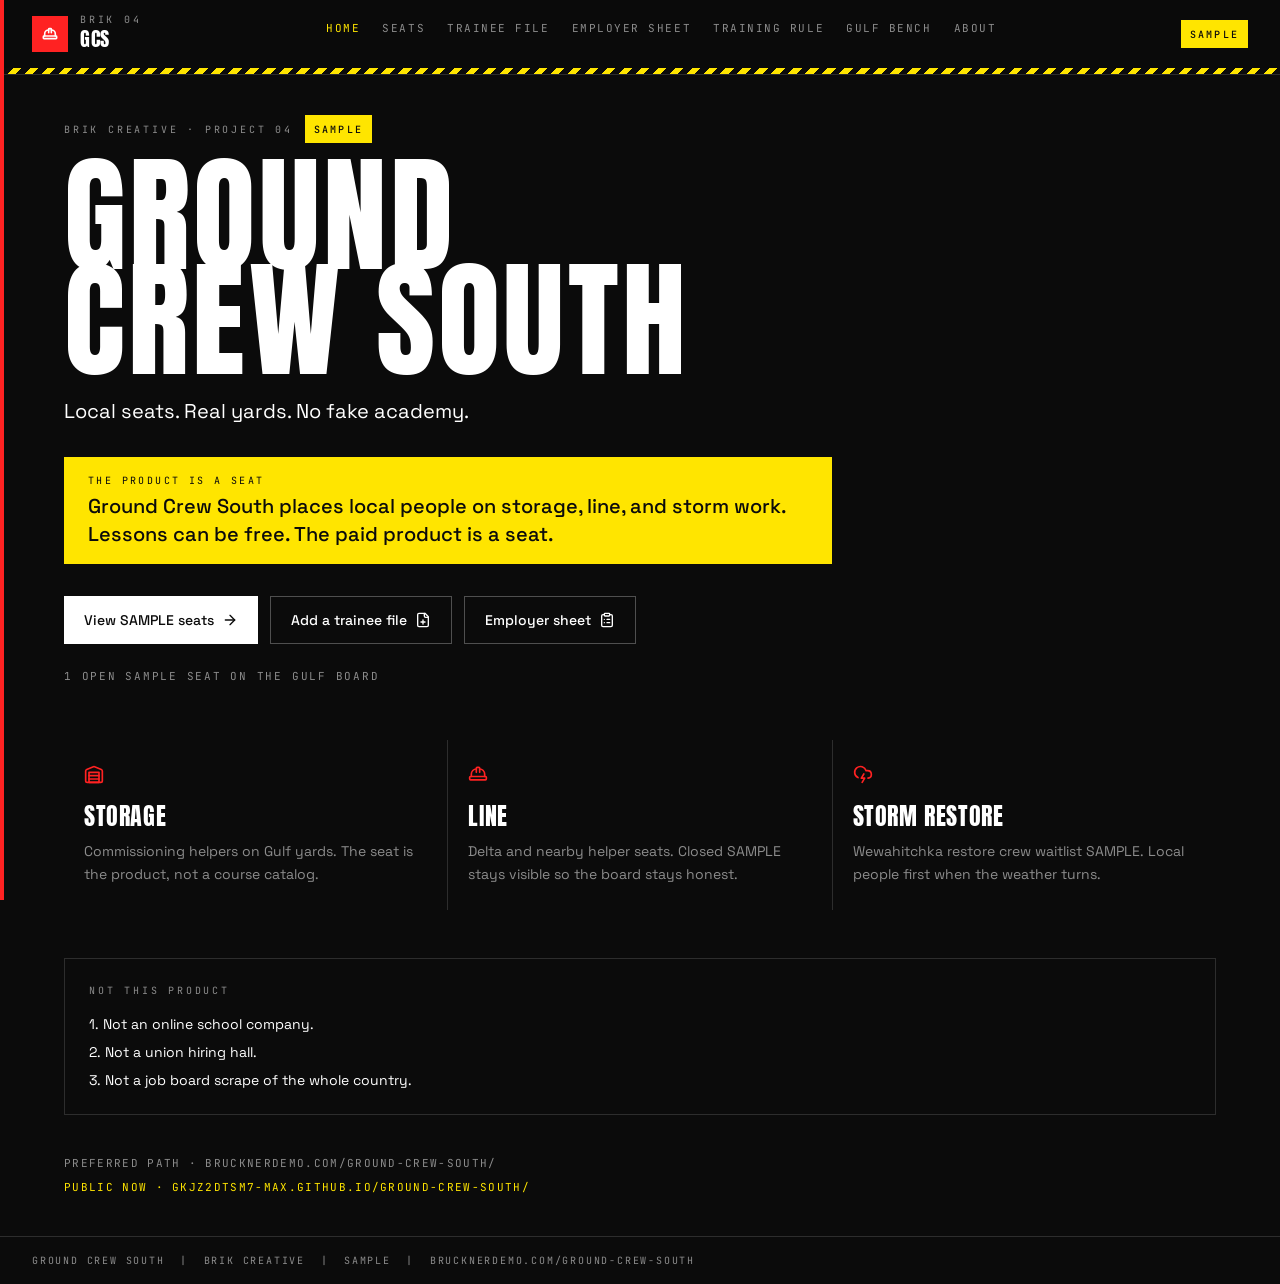
==== commit 16e839dd: "Wrap live URLs so About does not clip." ====
--- a/ground-crew-south/index.html
+++ b/ground-crew-south/index.html
@@ -16,8 +16,8 @@
       rel="stylesheet"
       href="https://fonts.googleapis.com/css2?family=Anton&family=JetBrains+Mono:wght@400;500&family=Space+Grotesk:wght@400;500;600;700&display=swap"
     />
-    <script type="module" crossorigin src="/ground-crew-south/assets/index-CuniSKpA.js"></script>
-    <link rel="stylesheet" crossorigin href="/ground-crew-south/assets/index-DmIYUw7o.css">
+    <script type="module" crossorigin src="/ground-crew-south/assets/index-BOOY41tv.js"></script>
+    <link rel="stylesheet" crossorigin href="/ground-crew-south/assets/index-DjBgbU3O.css">
   </head>
   <body>
     <div id="root"></div>
--- a/ground-crew-south/assets/index-DjBgbU3O.css
+++ b/ground-crew-south/assets/index-DjBgbU3O.css
@@ -0,0 +1,2 @@
+/*! tailwindcss v4.3.3 | MIT License | https://tailwindcss.com */
+@layer properties{@supports (((-webkit-hyphens:none)) and (not (margin-trim:inline))) or ((-moz-orient:inline) and (not (color:rgb(from red r g b)))){*,:before,:after,::backdrop{--tw-space-y-reverse:0;--tw-border-style:solid;--tw-leading:initial;--tw-font-weight:initial;--tw-tracking:initial;--tw-ordinal:initial;--tw-slashed-zero:initial;--tw-numeric-figure:initial;--tw-numeric-spacing:initial;--tw-numeric-fraction:initial;--tw-backdrop-blur:initial;--tw-backdrop-brightness:initial;--tw-backdrop-contrast:initial;--tw-backdrop-grayscale:initial;--tw-backdrop-hue-rotate:initial;--tw-backdrop-invert:initial;--tw-backdrop-opacity:initial;--tw-backdrop-saturate:initial;--tw-backdrop-sepia:initial;--tw-duration:initial}}}@layer theme{:root,:host{--font-sans:"Space Grotesk", "Segoe UI", system-ui, sans-serif;--font-mono:"JetBrains Mono", ui-monospace, "SFMono-Regular", Menlo, Consolas, monospace;--spacing:.25rem;--container-2xl:42rem;--container-3xl:48rem;--container-6xl:72rem;--text-xs:.75rem;--text-xs--line-height:calc(1 / .75);--text-sm:.875rem;--text-sm--line-height:calc(1.25 / .875);--text-base:1rem;--text-base--line-height:calc(1.5 / 1);--text-lg:1.125rem;--text-lg--line-height:calc(1.75 / 1.125);--text-xl:1.25rem;--text-xl--line-height:calc(1.75 / 1.25);--text-2xl:1.5rem;--text-2xl--line-height:calc(2 / 1.5);--text-3xl:1.875rem;--text-3xl--line-height:calc(2.25 / 1.875);--text-4xl:2.25rem;--text-4xl--line-height:calc(2.5 / 2.25);--text-5xl:3rem;--text-5xl--line-height:1;--text-7xl:4.5rem;--text-7xl--line-height:1;--text-8xl:6rem;--text-8xl--line-height:1;--text-9xl:8rem;--text-9xl--line-height:1;--font-weight-medium:500;--tracking-normal:0em;--tracking-wide:.025em;--leading-relaxed:1.625;--blur-sm:8px;--default-transition-duration:.15s;--default-transition-timing-function:cubic-bezier(.4, 0, .2, 1);--default-font-family:var(--font-sans);--default-mono-font-family:var(--font-mono);--font-display:"Anton", "Arial Black", "Impact", system-ui, sans-serif;--color-ink:#0b0b0b;--color-ink2:#141414;--color-paper:#fff;--color-signal:#f22;--color-yellow:#ffe500;--color-grey:#8c8c8c;--color-line:#ffffff24;--color-line-strong:#ffffff47}}@layer base{*,:after,:before,::backdrop{box-sizing:border-box;border:0 solid;margin:0;padding:0}::file-selector-button{box-sizing:border-box;border:0 solid;margin:0;padding:0}html,:host{-webkit-text-size-adjust:100%;tab-size:4;line-height:1.5;font-family:var(--default-font-family,-apple-system, BlinkMacSystemFont, "Segoe UI", Roboto, "Helvetica Neue", "Noto Sans", Arial, sans-serif, "Apple Color Emoji", "Segoe UI Emoji", "Segoe UI Symbol", "Noto Color Emoji");font-feature-settings:var(--default-font-feature-settings,normal);font-variation-settings:var(--default-font-variation-settings,normal);-webkit-tap-highlight-color:transparent}hr{height:0;color:inherit;border-top-width:1px}abbr:where([title]){-webkit-text-decoration:underline dotted;text-decoration:underline dotted}h1,h2,h3,h4,h5,h6{font-size:inherit;font-weight:inherit}a{color:inherit;-webkit-text-decoration:inherit;-webkit-text-decoration:inherit;-webkit-text-decoration:inherit;-webkit-text-decoration:inherit;text-decoration:inherit}b,strong{font-weight:bolder}code,kbd,samp,pre{font-family:var(--default-mono-font-family,ui-monospace, SFMono-Regular, Menlo, Monaco, Consolas, "Liberation Mono", "Courier New", monospace);font-feature-settings:var(--default-mono-font-feature-settings,normal);font-variation-settings:var(--default-mono-font-variation-settings,normal);font-size:1em}small{font-size:80%}sub,sup{vertical-align:baseline;font-size:75%;line-height:0;position:relative}sub{bottom:-.25em}sup{top:-.5em}table{text-indent:0;border-color:inherit;border-collapse:collapse}:-moz-focusring:where(:not(iframe)){outline:auto}progress{vertical-align:baseline}summary{display:list-item}ol,ul,menu{list-style:none}img,svg,video,canvas,audio,iframe,embed,object{vertical-align:middle;display:block}img,video{max-width:100%;height:auto}button,input,select,optgroup,textarea{font:inherit;font-feature-settings:inherit;font-variation-settings:inherit;letter-spacing:inherit;color:inherit;opacity:1;background-color:#0000;border-radius:0}::file-selector-button{font:inherit;font-feature-settings:inherit;font-variation-settings:inherit;letter-spacing:inherit;color:inherit;opacity:1;background-color:#0000;border-radius:0}:where(select:is([multiple],[size])) optgroup{font-weight:bolder}:where(select:is([multiple],[size])) optgroup option{padding-inline-start:20px}::file-selector-button{margin-inline-end:4px}::placeholder{opacity:1}@supports (not ((-webkit-appearance:-apple-pay-button))) or (contain-intrinsic-size:1px){::placeholder{color:currentColor}@supports (color:color-mix(in lab, red, red)){::placeholder{color:color-mix(in oklab, currentcolor 50%, transparent)}}}textarea{resize:vertical}::-webkit-search-decoration{-webkit-appearance:none}::-webkit-date-and-time-value{min-height:1lh;text-align:inherit}::-webkit-datetime-edit{display:inline-flex}::-webkit-datetime-edit-fields-wrapper{padding:0}::-webkit-datetime-edit{padding-block:0}::-webkit-datetime-edit-year-field{padding-block:0}::-webkit-datetime-edit-month-field{padding-block:0}::-webkit-datetime-edit-day-field{padding-block:0}::-webkit-datetime-edit-hour-field{padding-block:0}::-webkit-datetime-edit-minute-field{padding-block:0}::-webkit-datetime-edit-second-field{padding-block:0}::-webkit-datetime-edit-millisecond-field{padding-block:0}::-webkit-datetime-edit-meridiem-field{padding-block:0}::-webkit-calendar-picker-indicator{line-height:1}:-moz-ui-invalid{box-shadow:none}button,input:where([type=button],[type=reset],[type=submit]){appearance:button}::file-selector-button{appearance:button}::-webkit-inner-spin-button{height:auto}::-webkit-outer-spin-button{height:auto}[hidden]:where(:not([hidden=until-found])){display:none!important}html{-webkit-font-smoothing:antialiased;-moz-osx-font-smoothing:grayscale;background:var(--color-ink);color:var(--color-paper);--lightningcss-light: ;--lightningcss-dark:initial;color-scheme:dark}body{background:var(--color-ink);min-height:100dvh;color:var(--color-paper);font-family:var(--font-sans)}h1,h2,h3{text-wrap:balance}p{text-wrap:pretty}button:not(:disabled),[role=button]:not(:disabled){cursor:pointer}input,select,textarea{font:inherit;border-radius:0}}@layer components{.desk-root{color:#fff;--lightningcss-light: ;--lightningcss-dark:initial;color-scheme:dark;font-family:var(--font-sans);background:#0b0b0b}.desk-edge{z-index:60;background:#f22;width:4px;height:100%;position:fixed;top:0;left:0}.hazard-tape{background:repeating-linear-gradient(-45deg,#0b0b0b 0 8px,#ffe500 8px 16px);height:10px}.hazard-tape-thin{background:repeating-linear-gradient(-45deg,#0b0b0b 0 6px,#ffe500 6px 12px);height:6px}.side-label{z-index:50;transform-origin:0;font-family:var(--font-mono);letter-spacing:.28em;text-transform:uppercase;color:var(--color-grey);white-space:nowrap;pointer-events:none;font-size:10px;position:fixed;top:50%;left:18px;transform:translateY(-50%)rotate(-90deg)}.sample-watermark{pointer-events:none;font-family:var(--font-display);letter-spacing:.14em;color:#ff222214;-webkit-user-select:none;user-select:none;z-index:0;place-items:center;font-size:clamp(4rem,16vw,9rem);display:grid;position:absolute;inset:18% 0 8%;transform:rotate(-18deg)}.print-sheet{color:#0b0b0b;--lightningcss-light:initial;--lightningcss-dark: ;color-scheme:light;background:#fff;position:relative}.print-sheet input,.print-sheet select,.print-sheet textarea{color:#0b0b0b;--lightningcss-light:initial;--lightningcss-dark: ;color-scheme:light;background:#fff;border-color:#c8c8c8}}@layer utilities{.visible{visibility:visible}.sr-only{clip-path:inset(50%);white-space:nowrap;border-width:0;width:1px;height:1px;margin:-1px;padding:0;position:absolute;overflow:hidden}.fixed{position:fixed}.relative{position:relative}.static{position:static}.sticky{position:sticky}.inset-0{inset:0}.top-0{top:0}.z-10{z-index:10}.z-40{z-index:40}.z-50{z-index:50}.mx-auto{margin-inline:auto}.mt-1{margin-top:var(--spacing)}.mt-2{margin-top:calc(var(--spacing) * 2)}.mt-3{margin-top:calc(var(--spacing) * 3)}.mt-4{margin-top:calc(var(--spacing) * 4)}.mt-5{margin-top:calc(var(--spacing) * 5)}.mt-6{margin-top:calc(var(--spacing) * 6)}.mt-8{margin-top:calc(var(--spacing) * 8)}.mt-10{margin-top:calc(var(--spacing) * 10)}.mt-12{margin-top:calc(var(--spacing) * 12)}.mt-14{margin-top:calc(var(--spacing) * 14)}.mt-auto{margin-top:auto}.block{display:block}.contents{display:contents}.flex{display:flex}.grid{display:grid}.hidden{display:none}.inline-flex{display:inline-flex}.size-4{width:calc(var(--spacing) * 4);height:calc(var(--spacing) * 4)}.size-5{width:calc(var(--spacing) * 5);height:calc(var(--spacing) * 5)}.size-8{width:calc(var(--spacing) * 8);height:calc(var(--spacing) * 8)}.size-9{width:calc(var(--spacing) * 9);height:calc(var(--spacing) * 9)}.size-11{width:calc(var(--spacing) * 11);height:calc(var(--spacing) * 11)}.min-h-7{min-height:calc(var(--spacing) * 7)}.min-h-11{min-height:calc(var(--spacing) * 11)}.min-h-12{min-height:calc(var(--spacing) * 12)}.min-h-14{min-height:calc(var(--spacing) * 14)}.min-h-28{min-height:calc(var(--spacing) * 28)}.min-h-dvh{min-height:100dvh}.w-full{width:100%}.max-w-2xl{max-width:var(--container-2xl)}.max-w-3xl{max-width:var(--container-3xl)}.max-w-6xl{max-width:var(--container-6xl)}.flex-1{flex:1}.grid-cols-1{grid-template-columns:repeat(1,minmax(0,1fr))}.grid-cols-\[auto_1fr\]{grid-template-columns:auto 1fr}.flex-col{flex-direction:column}.flex-wrap{flex-wrap:wrap}.place-items-center{place-items:center}.items-center{align-items:center}.items-start{align-items:flex-start}.justify-between{justify-content:space-between}.justify-center{justify-content:center}.gap-0\.5{gap:calc(var(--spacing) * .5)}.gap-1{gap:var(--spacing)}.gap-2{gap:calc(var(--spacing) * 2)}.gap-3{gap:calc(var(--spacing) * 3)}.gap-4{gap:calc(var(--spacing) * 4)}.gap-5{gap:calc(var(--spacing) * 5)}.gap-6{gap:calc(var(--spacing) * 6)}.gap-px{gap:1px}:where(.space-y-1>:not(:last-child)){--tw-space-y-reverse:0;margin-block-start:calc(var(--spacing) * var(--tw-space-y-reverse));margin-block-end:calc(var(--spacing) * calc(1 - var(--tw-space-y-reverse)))}:where(.space-y-2>:not(:last-child)){--tw-space-y-reverse:0;margin-block-start:calc(calc(var(--spacing) * 2) * var(--tw-space-y-reverse));margin-block-end:calc(calc(var(--spacing) * 2) * calc(1 - var(--tw-space-y-reverse)))}.overflow-y-auto{overflow-y:auto}.border{border-style:var(--tw-border-style);border-width:1px}.border-t{border-top-style:var(--tw-border-style);border-top-width:1px}.border-b{border-bottom-style:var(--tw-border-style);border-bottom-width:1px}.border-b-4{border-bottom-style:var(--tw-border-style);border-bottom-width:4px}.border-l-4{border-left-style:var(--tw-border-style);border-left-width:4px}.border-grey{border-color:var(--color-grey)}.border-line{border-color:var(--color-line)}.border-line-strong{border-color:var(--color-line-strong)}.border-paper{border-color:var(--color-paper)}.border-signal{border-color:var(--color-signal)}.border-yellow{border-color:var(--color-yellow)}.bg-ink{background-color:var(--color-ink)}.bg-ink\/95{background-color:#0b0b0bf2}@supports (color:color-mix(in lab, red, red)){.bg-ink\/95{background-color:color-mix(in oklab, var(--color-ink) 95%, transparent)}}.bg-ink2{background-color:var(--color-ink2)}.bg-line{background-color:var(--color-line)}.bg-paper{background-color:var(--color-paper)}.bg-signal{background-color:var(--color-signal)}.bg-yellow{background-color:var(--color-yellow)}.p-4{padding:calc(var(--spacing) * 4)}.p-5{padding:calc(var(--spacing) * 5)}.p-6{padding:calc(var(--spacing) * 6)}.px-0{padding-inline:0}.px-2{padding-inline:calc(var(--spacing) * 2)}.px-2\.5{padding-inline:calc(var(--spacing) * 2.5)}.px-3{padding-inline:calc(var(--spacing) * 3)}.px-4{padding-inline:calc(var(--spacing) * 4)}.px-5{padding-inline:calc(var(--spacing) * 5)}.px-6{padding-inline:calc(var(--spacing) * 6)}.py-0{padding-block:0}.py-2{padding-block:calc(var(--spacing) * 2)}.py-3{padding-block:calc(var(--spacing) * 3)}.py-4{padding-block:calc(var(--spacing) * 4)}.py-6{padding-block:calc(var(--spacing) * 6)}.py-8{padding-block:calc(var(--spacing) * 8)}.pt-1{padding-top:var(--spacing)}.pt-4{padding-top:calc(var(--spacing) * 4)}.pt-24{padding-top:calc(var(--spacing) * 24)}.pb-4{padding-bottom:calc(var(--spacing) * 4)}.pb-10{padding-bottom:calc(var(--spacing) * 10)}.pl-6{padding-left:calc(var(--spacing) * 6)}.font-display{font-family:var(--font-display)}.font-mono{font-family:var(--font-mono)}.text-2xl{font-size:var(--text-2xl);line-height:var(--tw-leading,var(--text-2xl--line-height))}.text-3xl{font-size:var(--text-3xl);line-height:var(--tw-leading,var(--text-3xl--line-height))}.text-4xl{font-size:var(--text-4xl);line-height:var(--tw-leading,var(--text-4xl--line-height))}.text-5xl{font-size:var(--text-5xl);line-height:var(--tw-leading,var(--text-5xl--line-height))}.text-base{font-size:var(--text-base);line-height:var(--tw-leading,var(--text-base--line-height))}.text-lg{font-size:var(--text-lg);line-height:var(--tw-leading,var(--text-lg--line-height))}.text-sm{font-size:var(--text-sm);line-height:var(--tw-leading,var(--text-sm--line-height))}.text-xs{font-size:var(--text-xs);line-height:var(--tw-leading,var(--text-xs--line-height))}.text-\[10px\]{font-size:10px}.text-\[11px\]{font-size:11px}.text-\[15vw\]{font-size:15vw}.leading-\[0\.82\]{--tw-leading:.82;line-height:.82}.leading-none{--tw-leading:1;line-height:1}.leading-relaxed{--tw-leading:var(--leading-relaxed);line-height:var(--leading-relaxed)}.font-medium{--tw-font-weight:var(--font-weight-medium);font-weight:var(--font-weight-medium)}.tracking-\[0\.2em\]{--tw-tracking:.2em;letter-spacing:.2em}.tracking-\[0\.08em\]{--tw-tracking:.08em;letter-spacing:.08em}.tracking-\[0\.12em\]{--tw-tracking:.12em;letter-spacing:.12em}.tracking-\[0\.14em\]{--tw-tracking:.14em;letter-spacing:.14em}.tracking-\[0\.16em\]{--tw-tracking:.16em;letter-spacing:.16em}.tracking-\[0\.18em\]{--tw-tracking:.18em;letter-spacing:.18em}.tracking-\[0\.22em\]{--tw-tracking:.22em;letter-spacing:.22em}.tracking-\[0\.24em\]{--tw-tracking:.24em;letter-spacing:.24em}.tracking-\[0\.28em\]{--tw-tracking:.28em;letter-spacing:.28em}.tracking-normal{--tw-tracking:var(--tracking-normal);letter-spacing:var(--tracking-normal)}.tracking-wide{--tw-tracking:var(--tracking-wide);letter-spacing:var(--tracking-wide)}.text-balance{text-wrap:balance}.break-all{word-break:break-all}.text-grey{color:var(--color-grey)}.text-ink{color:var(--color-ink)}.text-paper{color:var(--color-paper)}.text-signal{color:var(--color-signal)}.text-yellow{color:var(--color-yellow)}.lowercase{text-transform:lowercase}.uppercase{text-transform:uppercase}.tabular-nums{--tw-numeric-spacing:tabular-nums;font-variant-numeric:var(--tw-ordinal,) var(--tw-slashed-zero,) var(--tw-numeric-figure,) var(--tw-numeric-spacing,) var(--tw-numeric-fraction,)}.underline-offset-4{text-underline-offset:4px}.antialiased{-webkit-font-smoothing:antialiased;-moz-osx-font-smoothing:grayscale}.backdrop-blur-sm{--tw-backdrop-blur:blur(var(--blur-sm));-webkit-backdrop-filter:var(--tw-backdrop-blur,) var(--tw-backdrop-brightness,) var(--tw-backdrop-contrast,) var(--tw-backdrop-grayscale,) var(--tw-backdrop-hue-rotate,) var(--tw-backdrop-invert,) var(--tw-backdrop-opacity,) var(--tw-backdrop-saturate,) var(--tw-backdrop-sepia,);backdrop-filter:var(--tw-backdrop-blur,) var(--tw-backdrop-brightness,) var(--tw-backdrop-contrast,) var(--tw-backdrop-grayscale,) var(--tw-backdrop-hue-rotate,) var(--tw-backdrop-invert,) var(--tw-backdrop-opacity,) var(--tw-backdrop-saturate,) var(--tw-backdrop-sepia,)}.transition-colors{transition-property:color,background-color,border-color,outline-color,text-decoration-color,fill,stroke,--tw-gradient-from,--tw-gradient-via,--tw-gradient-to;transition-timing-function:var(--tw-ease,var(--default-transition-timing-function));transition-duration:var(--tw-duration,var(--default-transition-duration))}.transition-transform{transition-property:transform,translate,scale,rotate;transition-timing-function:var(--tw-ease,var(--default-transition-timing-function));transition-duration:var(--tw-duration,var(--default-transition-duration))}.duration-150{--tw-duration:.15s;transition-duration:.15s}.outline-none{--tw-outline-style:none;outline-style:none}.first\:border-t-0:first-child{border-top-style:var(--tw-border-style);border-top-width:0}@media (hover:hover){.hover\:text-paper:hover{color:var(--color-paper)}.hover\:underline:hover{text-decoration-line:underline}}.focus\:not-sr-only:focus{clip-path:none;white-space:normal;width:auto;height:auto;margin:0;padding:0;position:static;overflow:visible}.focus\:absolute:focus{position:absolute}.focus\:top-3:focus{top:calc(var(--spacing) * 3)}.focus\:left-6:focus{left:calc(var(--spacing) * 6)}.focus\:z-\[70\]:focus{z-index:70}.focus\:border-yellow:focus{border-color:var(--color-yellow)}.focus\:bg-yellow:focus{background-color:var(--color-yellow)}.focus\:px-3:focus{padding-inline:calc(var(--spacing) * 3)}.focus\:py-2:focus{padding-block:calc(var(--spacing) * 2)}.focus\:text-ink:focus{color:var(--color-ink)}.active\:scale-\[0\.96\]:active{scale:.96}.disabled\:opacity-40:disabled{opacity:.4}@media (width>=40rem){.sm\:grid-cols-2{grid-template-columns:repeat(2,minmax(0,1fr))}.sm\:grid-cols-3{grid-template-columns:repeat(3,minmax(0,1fr))}.sm\:flex-row{flex-direction:row}.sm\:flex-wrap{flex-wrap:wrap}.sm\:p-6{padding:calc(var(--spacing) * 6)}.sm\:p-10{padding:calc(var(--spacing) * 10)}.sm\:px-0{padding-inline:0}.sm\:px-8{padding-inline:calc(var(--spacing) * 8)}.sm\:py-10{padding-block:calc(var(--spacing) * 10)}.sm\:text-7xl{font-size:var(--text-7xl);line-height:var(--tw-leading,var(--text-7xl--line-height))}.sm\:text-8xl{font-size:var(--text-8xl);line-height:var(--tw-leading,var(--text-8xl--line-height))}.sm\:text-base{font-size:var(--text-base);line-height:var(--tw-leading,var(--text-base--line-height))}.sm\:text-xl{font-size:var(--text-xl);line-height:var(--tw-leading,var(--text-xl--line-height))}}@media (width>=48rem){.md\:text-9xl{font-size:var(--text-9xl);line-height:var(--tw-leading,var(--text-9xl--line-height))}}@media (width>=64rem){.lg\:flex{display:flex}.lg\:hidden{display:none}.lg\:grid-cols-3{grid-template-columns:repeat(3,minmax(0,1fr))}.lg\:grid-cols-\[1fr_auto_1fr\]{grid-template-columns:1fr auto 1fr}.lg\:items-stretch{align-items:stretch}.lg\:border-0{border-style:var(--tw-border-style);border-width:0}.lg\:bg-transparent{background-color:#0000}.lg\:p-0{padding:0}}@media (width>=96rem){.\32 xl\:block{display:block}}}@media (prefers-reduced-motion:reduce){*,:before,:after{transition-duration:.01ms!important;animation-duration:.01ms!important;animation-iteration-count:1!important}}@media print{@page{size:letter;margin:.5in}.no-print{display:none!important}html,body,.desk-root{color:#000!important;background:#fff!important}.desk-edge,.side-label{display:none!important}.print-sheet{box-shadow:none!important;color:#000!important;background:#fff!important;border:0!important;max-width:none!important;margin:0!important;padding:0!important}a{color:inherit!important;text-decoration:none!important}}@property --tw-space-y-reverse{syntax:"*";inherits:false;initial-value:0}@property --tw-border-style{syntax:"*";inherits:false;initial-value:solid}@property --tw-leading{syntax:"*";inherits:false}@property --tw-font-weight{syntax:"*";inherits:false}@property --tw-tracking{syntax:"*";inherits:false}@property --tw-ordinal{syntax:"*";inherits:false}@property --tw-slashed-zero{syntax:"*";inherits:false}@property --tw-numeric-figure{syntax:"*";inherits:false}@property --tw-numeric-spacing{syntax:"*";inherits:false}@property --tw-numeric-fraction{syntax:"*";inherits:false}@property --tw-backdrop-blur{syntax:"*";inherits:false}@property --tw-backdrop-brightness{syntax:"*";inherits:false}@property --tw-backdrop-contrast{syntax:"*";inherits:false}@property --tw-backdrop-grayscale{syntax:"*";inherits:false}@property --tw-backdrop-hue-rotate{syntax:"*";inherits:false}@property --tw-backdrop-invert{syntax:"*";inherits:false}@property --tw-backdrop-opacity{syntax:"*";inherits:false}@property --tw-backdrop-saturate{syntax:"*";inherits:false}@property --tw-backdrop-sepia{syntax:"*";inherits:false}@property --tw-duration{syntax:"*";inherits:false}
